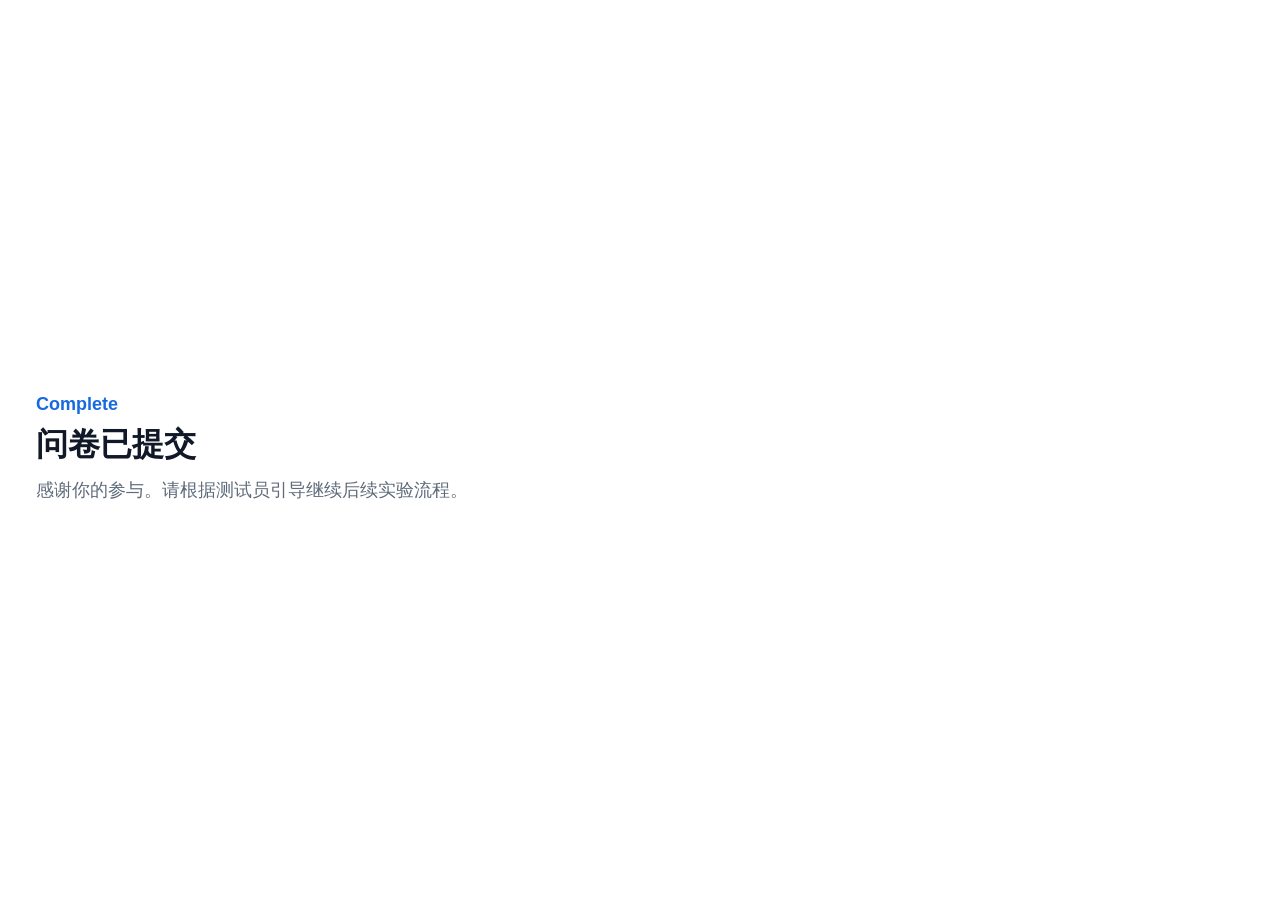
==== success.html @ 4fd74664 "Add Netlify emotion questionnaire site" ====
<!doctype html>
<html lang="zh-CN">
  <head>
    <meta charset="UTF-8" />
    <meta name="viewport" content="width=device-width, initial-scale=1.0" />
    <title>Submission Complete</title>
    <link rel="stylesheet" href="./styles.css" />
  </head>
  <body>
    <main class="app-shell">
      <section class="survey-card success-card">
        <div>
          <div class="progress-label">Complete</div>
          <h1 class="page-title">问卷已提交</h1>
          <p class="page-description">感谢你的参与。请根据测试员引导继续后续实验流程。</p>
        </div>
      </section>
    </main>
  </body>
</html>
---- styles.css ----
:root {
  --blue: #1769e0;
  --text: #111827;
  --muted: #5f6b7a;
  --line: #111827;
  --soft-line: #d8dee8;
  --disabled: #c7ced8;
  --background: #ffffff;
}

* {
  box-sizing: border-box;
}

html,
body {
  width: 100%;
  min-height: 100%;
  margin: 0;
}

body {
  background: var(--background);
  color: var(--text);
  font-family: Arial, "Microsoft YaHei", "PingFang SC", sans-serif;
  font-size: 16px;
}

button,
input {
  font: inherit;
}

.hidden-field,
#netlifyFields {
  display: none;
}

.app-shell {
  min-height: 100vh;
  display: flex;
  align-items: center;
  justify-content: center;
  padding: 36px;
}

.survey-card {
  width: min(1320px, calc(100vw - 72px));
  min-height: min(920px, calc(100vh - 72px));
  display: flex;
  flex-direction: column;
}

.success-card {
  justify-content: center;
}

.page-header {
  flex: 0 0 auto;
  margin-bottom: 30px;
}

.progress-label {
  color: var(--blue);
  font-size: 18px;
  font-weight: 700;
  letter-spacing: 0;
  margin-bottom: 10px;
}

.progress-track {
  width: 100%;
  height: 4px;
  background: #edf1f7;
}

.progress-fill {
  width: 0%;
  height: 100%;
  background: var(--blue);
  transition: width 160ms ease;
}

#pageContent {
  flex: 1 1 auto;
}

.content-grid {
  display: grid;
  grid-template-columns: 1fr 1fr;
  gap: 28px 44px;
}

.intro {
  grid-column: 1 / -1;
  max-width: 960px;
}

.page-title {
  margin: 0 0 12px;
  font-size: 32px;
  line-height: 1.2;
  font-weight: 700;
  color: var(--text);
}

.page-description {
  margin: 0;
  color: var(--muted);
  font-size: 18px;
  line-height: 1.7;
  white-space: pre-line;
}

.question {
  border-top: 1px solid var(--soft-line);
  padding-top: 22px;
}

.question.wide {
  grid-column: 1 / -1;
}

.question-index {
  color: var(--blue);
  font-size: 14px;
  font-weight: 700;
  margin-bottom: 8px;
  text-transform: uppercase;
}

.question-name {
  color: var(--muted);
  font-size: 15px;
  font-weight: 700;
  margin-bottom: 8px;
}

.question-title {
  margin: 0 0 8px;
  font-size: 22px;
  line-height: 1.35;
  font-weight: 700;
}

.question-hint {
  margin: 0 0 18px;
  color: var(--muted);
  line-height: 1.65;
  white-space: pre-line;
}

.scale {
  width: 100%;
}

.scale-endpoints {
  display: flex;
  justify-content: space-between;
  align-items: center;
  margin-bottom: 10px;
  color: var(--text);
  font-size: 22px;
  font-weight: 600;
}

.scale-emojis {
  display: grid;
  grid-template-columns: repeat(5, 1fr);
  margin: 0 20px 12px;
  color: var(--text);
  font-size: 24px;
  text-align: center;
}

.scale-options {
  display: grid;
  grid-template-columns: repeat(var(--count), 1fr);
  gap: 0;
  align-items: center;
}

.score-option {
  display: flex;
  justify-content: center;
  align-items: center;
  min-height: 34px;
  border: 0;
  background: transparent;
  cursor: pointer;
}

.score-dot {
  width: 20px;
  height: 20px;
  border: 2px solid var(--line);
  border-radius: 50%;
  background: #fff;
}

.score-option.selected .score-dot {
  background: var(--blue);
}

.score-option:focus-visible .score-dot {
  outline: 3px solid rgba(23, 105, 224, 0.25);
  outline-offset: 3px;
}

.score-numbers {
  display: grid;
  grid-template-columns: repeat(var(--count), 1fr);
  margin-top: 4px;
  color: var(--muted);
  font-size: 13px;
  text-align: center;
}

.timeline-wrap {
  display: grid;
  grid-template-columns: 80px 1fr;
  gap: 16px;
  align-items: start;
}

.timeline-y-labels {
  height: 390px;
  display: grid;
  grid-template-rows: repeat(9, 1fr);
  align-items: center;
  color: var(--text);
  font-size: 16px;
}

.timeline-y-row {
  display: flex;
  align-items: center;
  justify-content: flex-end;
  gap: 8px;
  min-height: 0;
}

.timeline-y-row .emoji-label {
  width: 28px;
  text-align: center;
  font-size: 20px;
}

.timeline-area {
  min-width: 0;
}

.timeline-svg {
  width: 100%;
  height: 390px;
  display: block;
  touch-action: none;
  user-select: none;
}

.grid-line {
  stroke: var(--line);
  stroke-width: 1;
}

.rail-line {
  stroke: var(--line);
  stroke-width: 3;
}

.timeline-polyline {
  fill: none;
  stroke: var(--blue);
  stroke-width: 4;
  stroke-linejoin: round;
  stroke-linecap: round;
}

.timeline-node {
  fill: #fff;
  stroke: var(--line);
  stroke-width: 2;
  cursor: ns-resize;
}

.timeline-node:focus {
  outline: none;
}

.timeline-time-labels {
  display: grid;
  grid-template-columns: repeat(10, 1fr);
  margin: 10px 0;
  color: var(--muted);
  font-size: 14px;
  text-align: center;
}

.page-footer {
  flex: 0 0 auto;
  display: flex;
  align-items: center;
  gap: 18px;
  justify-content: flex-end;
  padding-top: 26px;
}

.save-status {
  min-height: 22px;
  color: var(--muted);
  font-size: 15px;
}

.save-status.success {
  color: var(--blue);
}

.save-status.error {
  color: var(--text);
}

.next-button {
  min-width: 138px;
  height: 46px;
  border: 0;
  background: var(--disabled);
  color: #fff;
  font-weight: 700;
  cursor: default;
}

.next-button.enabled {
  background: var(--blue);
  cursor: pointer;
}

.next-button:focus-visible {
  outline: 3px solid rgba(23, 105, 224, 0.28);
  outline-offset: 3px;
}

@media (max-width: 1100px) {
  .app-shell {
    align-items: flex-start;
    padding: 24px;
  }

  .survey-card {
    width: 100%;
    min-height: calc(100vh - 48px);
  }

  .content-grid {
    grid-template-columns: 1fr;
  }
}
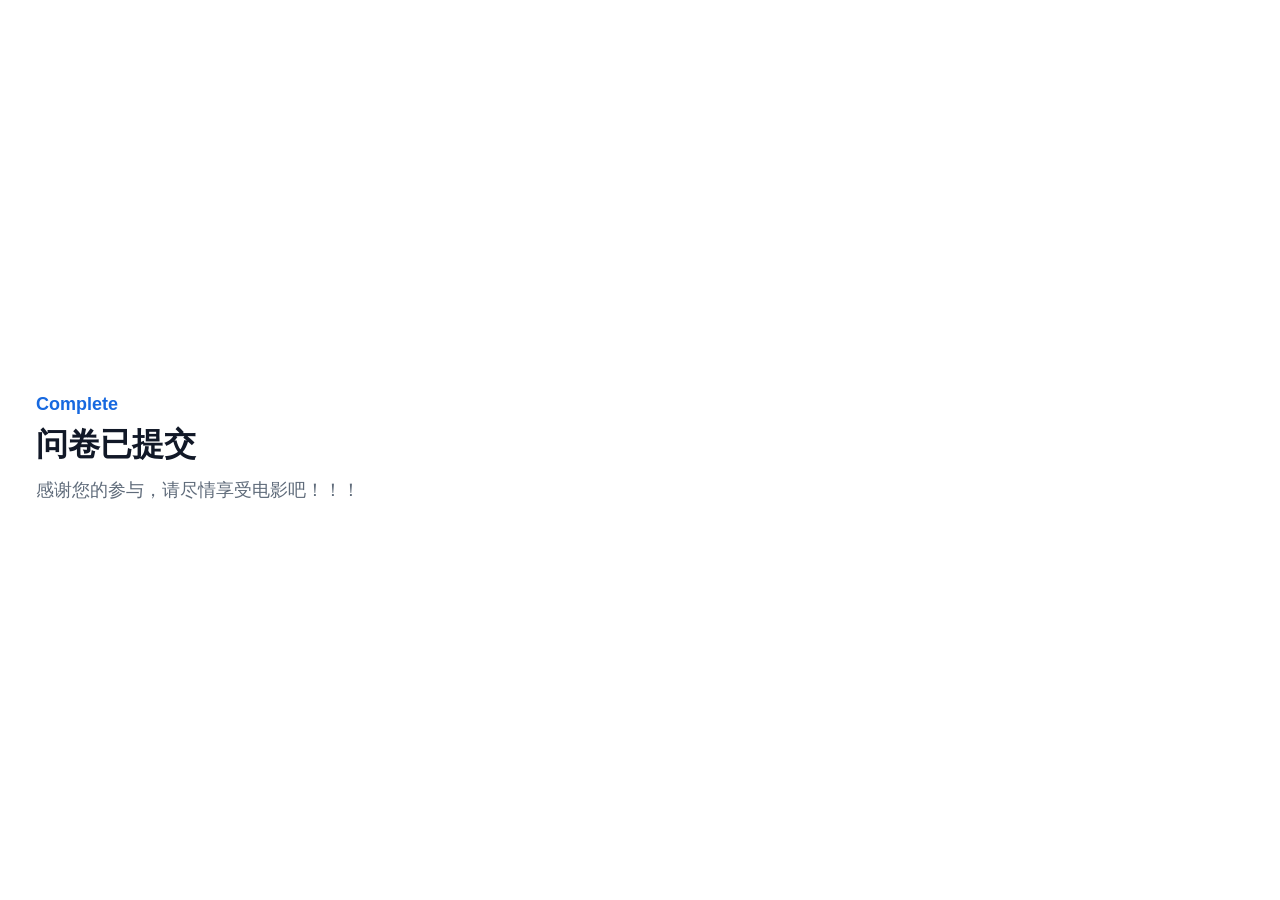
==== commit 176b00d2: "Update success page celebration" ====
--- a/success.html
+++ b/success.html
@@ -9,12 +9,45 @@
   <body>
     <main class="app-shell">
       <section class="survey-card success-card">
+        <div class="success-confetti-layer" id="successConfettiLayer" aria-hidden="true"></div>
         <div>
           <div class="progress-label">Complete</div>
-          <h1 class="page-title">问卷已提交</h1>
-          <p class="page-description">感谢你的参与。请根据测试员引导继续后续实验流程。</p>
+          <h1 class="page-title">问卷已<span class="success-title-mark" id="submitBurstOrigin">提交</span></h1>
+          <p class="page-description">感谢您的参与，请尽情享受电影吧！！！</p>
         </div>
       </section>
     </main>
+    <script>
+      (function () {
+        const layer = document.getElementById("successConfettiLayer");
+        const origin = document.getElementById("submitBurstOrigin");
+        if (!layer || !origin) return;
+
+        const layerRect = layer.getBoundingClientRect();
+        const originRect = origin.getBoundingClientRect();
+        const originX = originRect.left + originRect.width / 2 - layerRect.left;
+        const originY = originRect.top + originRect.height / 2 - layerRect.top;
+        const colors = ["#1769e0", "#8ac21a", "#ffc21a", "#f2632b"];
+
+        for (let index = 0; index < 96; index += 1) {
+          const piece = document.createElement("span");
+          const angle = Math.random() * Math.PI * 2;
+          const distance = 150 + Math.random() * 360;
+          const tx = Math.cos(angle) * distance;
+          const ty = Math.sin(angle) * distance + 160 + Math.random() * 120;
+          piece.className = Math.random() > 0.18 ? "success-confetti-piece" : "success-confetti-ribbon";
+          piece.style.setProperty("--origin-x", `${originX}px`);
+          piece.style.setProperty("--origin-y", `${originY}px`);
+          piece.style.setProperty("--tx", `${tx}px`);
+          piece.style.setProperty("--ty", `${ty}px`);
+          piece.style.setProperty("--rot", `${Math.random() * 720 - 360}deg`);
+          piece.style.setProperty("--delay", `${Math.random() * 0.35}s`);
+          piece.style.background = colors[index % colors.length];
+          layer.appendChild(piece);
+        }
+
+        setTimeout(() => layer.replaceChildren(), 3400);
+      })();
+    </script>
   </body>
 </html>
--- a/styles.css
+++ b/styles.css
@@ -1,11 +1,17 @@
 :root {
   --blue: #1769e0;
+  --blue-dark: #0f55bd;
+  --green: #8ac21a;
+  --yellow: #ffc21a;
+  --orange: #f2632b;
   --text: #111827;
   --muted: #5f6b7a;
   --line: #111827;
   --soft-line: #d8dee8;
+  --panel-line: #e6ebf2;
   --disabled: #c7ced8;
   --background: #ffffff;
+  --error: #c2410c;
 }
 
 * {
@@ -31,6 +37,10 @@
   font: inherit;
 }
 
+button {
+  border-radius: 8px;
+}
+
 .hidden-field,
 #netlifyFields {
   display: none;
@@ -58,6 +68,11 @@
 .page-header {
   flex: 0 0 auto;
   margin-bottom: 30px;
+}
+
+.landing-mode .page-header,
+.landing-mode .page-footer {
+  display: none;
 }
 
 .progress-label {
@@ -85,6 +100,282 @@
   flex: 1 1 auto;
 }
 
+.page-slide-out {
+  animation: pageExit 180ms ease forwards;
+}
+
+.page-slide-in {
+  animation: pageEnter 260ms ease forwards;
+}
+
+@keyframes pageExit {
+  from {
+    opacity: 1;
+    transform: translateY(0);
+  }
+  to {
+    opacity: 0;
+    transform: translateY(-28px);
+  }
+}
+
+@keyframes pageEnter {
+  from {
+    opacity: 0;
+    transform: translateY(42px);
+  }
+  to {
+    opacity: 1;
+    transform: translateY(0);
+  }
+}
+
+.landing-page {
+  position: relative;
+  min-height: min(920px, calc(100vh - 72px));
+  display: flex;
+  flex-direction: column;
+  align-items: center;
+  justify-content: center;
+  text-align: center;
+  overflow: hidden;
+  padding: 56px 24px 72px;
+}
+
+.brand-logo {
+  display: flex;
+  align-items: center;
+  justify-content: center;
+  gap: 22px;
+  margin-bottom: 54px;
+}
+
+.brand-mark {
+  position: relative;
+  width: 118px;
+  height: 82px;
+}
+
+.arc {
+  position: absolute;
+  display: block;
+  border-radius: 999px 999px 16px 999px;
+  transform-origin: center;
+}
+
+.arc-yellow {
+  width: 92px;
+  height: 34px;
+  left: 0;
+  top: 5px;
+  background: var(--yellow);
+  transform: rotate(-25deg);
+}
+
+.arc-orange {
+  width: 80px;
+  height: 26px;
+  left: 43px;
+  top: 10px;
+  background: var(--orange);
+  transform: rotate(16deg);
+}
+
+.arc-green {
+  width: 108px;
+  height: 28px;
+  left: 10px;
+  top: 42px;
+  background: var(--green);
+  transform: rotate(-14deg);
+}
+
+.arc-blue {
+  width: 58px;
+  height: 24px;
+  right: 0;
+  bottom: 1px;
+  background: #27aadd;
+  transform: rotate(-24deg);
+}
+
+.brand-word {
+  color: #505050;
+  font-size: 54px;
+  line-height: 1;
+  font-weight: 800;
+  letter-spacing: 0;
+}
+
+.landing-title {
+  margin: 0 0 20px;
+  font-size: 42px;
+  line-height: 1.22;
+  font-weight: 800;
+  color: #1f2937;
+}
+
+.landing-copy {
+  margin: 0;
+  color: #697586;
+  font-size: 18px;
+  line-height: 1.9;
+}
+
+.landing-input-area {
+  width: 320px;
+  margin-top: 48px;
+}
+
+.field-label {
+  display: block;
+  margin-bottom: 12px;
+  color: #253044;
+  font-size: 16px;
+  font-weight: 700;
+}
+
+.text-input {
+  width: 100%;
+  height: 46px;
+  border: 1px solid #cfd7e3;
+  border-radius: 8px;
+  background: #fff;
+  color: var(--text);
+  padding: 0 14px;
+  outline: none;
+  transition: border-color 160ms ease, box-shadow 160ms ease;
+}
+
+.text-input:focus {
+  border-color: var(--blue);
+  box-shadow: 0 0 0 3px rgba(23, 105, 224, 0.14);
+}
+
+.participant-input {
+  text-align: center;
+  font-weight: 700;
+  letter-spacing: 0.04em;
+}
+
+.field-error {
+  min-height: 22px;
+  margin-top: 8px;
+  color: var(--error);
+  font-size: 14px;
+  line-height: 1.45;
+}
+
+.start-button {
+  min-width: 154px;
+  height: 48px;
+  border: 0;
+  margin-top: 8px;
+  background: var(--blue);
+  color: #fff;
+  font-weight: 800;
+  cursor: pointer;
+  box-shadow: 0 8px 22px rgba(23, 105, 224, 0.2);
+  transition: transform 140ms ease, background 140ms ease, box-shadow 140ms ease;
+}
+
+.start-button:hover {
+  background: var(--blue-dark);
+  transform: scale(1.025);
+  box-shadow: 0 10px 26px rgba(23, 105, 224, 0.26);
+}
+
+.start-button:active {
+  transform: scale(0.98);
+}
+
+.start-button:disabled {
+  cursor: default;
+  transform: none;
+  opacity: 0.78;
+}
+
+.landing-fade {
+  opacity: 0;
+  animation: fadeUp 780ms ease forwards;
+}
+
+.delay-1 {
+  animation-delay: 60ms;
+}
+
+.delay-2 {
+  animation-delay: 160ms;
+}
+
+.delay-3 {
+  animation-delay: 260ms;
+}
+
+.delay-4 {
+  animation-delay: 380ms;
+}
+
+.delay-5 {
+  animation-delay: 500ms;
+}
+
+@keyframes fadeUp {
+  from {
+    opacity: 0;
+    transform: translateY(14px);
+  }
+  to {
+    opacity: 1;
+    transform: translateY(0);
+  }
+}
+
+.confetti-layer {
+  pointer-events: none;
+  position: absolute;
+  inset: 0;
+  overflow: hidden;
+}
+
+.confetti-piece,
+.confetti-ribbon {
+  position: absolute;
+  left: 50%;
+  top: 40%;
+  opacity: 0;
+  animation: confettiBurst 3s cubic-bezier(0.16, 0.84, 0.32, 1) var(--delay) forwards;
+}
+
+.confetti-piece {
+  width: 8px;
+  height: 14px;
+  border-radius: 2px;
+}
+
+.confetti-ribbon {
+  width: 22px;
+  height: 5px;
+  border-radius: 999px;
+}
+
+@keyframes confettiBurst {
+  0% {
+    opacity: 0;
+    transform: translate(-50%, -50%) scale(0.8) rotate(0deg);
+  }
+  10% {
+    opacity: 0.92;
+  }
+  70% {
+    opacity: 0.78;
+  }
+  100% {
+    opacity: 0;
+    transform: translate(calc(-50% + var(--tx)), calc(-50% + var(--ty))) scale(1) rotate(var(--rot));
+  }
+}
+
 .content-grid {
   display: grid;
   grid-template-columns: 1fr 1fr;
@@ -93,14 +384,14 @@
 
 .intro {
   grid-column: 1 / -1;
-  max-width: 960px;
+  max-width: 980px;
 }
 
 .page-title {
   margin: 0 0 12px;
   font-size: 32px;
   line-height: 1.2;
-  font-weight: 700;
+  font-weight: 800;
   color: var(--text);
 }
 
@@ -124,9 +415,8 @@
 .question-index {
   color: var(--blue);
   font-size: 14px;
-  font-weight: 700;
+  font-weight: 800;
   margin-bottom: 8px;
-  text-transform: uppercase;
 }
 
 .question-name {
@@ -140,7 +430,7 @@
   margin: 0 0 8px;
   font-size: 22px;
   line-height: 1.35;
-  font-weight: 700;
+  font-weight: 800;
 }
 
 .question-hint {
@@ -160,8 +450,8 @@
   align-items: center;
   margin-bottom: 10px;
   color: var(--text);
-  font-size: 22px;
-  font-weight: 600;
+  font-size: 16px;
+  font-weight: 700;
 }
 
 .scale-emojis {
@@ -216,6 +506,181 @@
   text-align: center;
 }
 
+.info-page {
+  display: flex;
+  flex-direction: column;
+  gap: 22px;
+}
+
+.info-card {
+  border: 1px solid var(--panel-line);
+  border-radius: 8px;
+  background: #fff;
+  padding: 26px 32px;
+  box-shadow: 0 8px 24px rgba(17, 24, 39, 0.045);
+}
+
+.card-enter {
+  opacity: 0;
+  animation: cardEnter 300ms ease forwards;
+}
+
+@keyframes cardEnter {
+  from {
+    opacity: 0;
+    transform: translateY(12px);
+  }
+  to {
+    opacity: 1;
+    transform: translateY(0);
+  }
+}
+
+.info-card-title {
+  margin: 0 0 22px;
+  color: var(--text);
+  font-size: 20px;
+  font-weight: 800;
+}
+
+.info-card-note,
+.ethics-note {
+  margin: 0 0 22px;
+  color: var(--muted);
+  line-height: 1.65;
+}
+
+.ethics-note {
+  margin: 0;
+  text-align: center;
+  font-size: 14px;
+  color: #8a94a6;
+}
+
+.form-row {
+  display: grid;
+  grid-template-columns: 190px 1fr;
+  align-items: center;
+  gap: 18px 28px;
+  padding: 18px 0;
+  border-top: 1px solid #eef2f7;
+}
+
+.form-row:first-of-type {
+  border-top: 0;
+}
+
+.form-row-title,
+.health-question {
+  color: var(--text);
+  font-weight: 700;
+  line-height: 1.55;
+}
+
+.radio-group {
+  display: flex;
+  align-items: center;
+  gap: 26px;
+  flex-wrap: wrap;
+}
+
+.radio-group.compact {
+  margin-top: 12px;
+}
+
+.material-radio {
+  display: inline-flex;
+  align-items: center;
+  gap: 9px;
+  color: #273244;
+  cursor: pointer;
+  user-select: none;
+}
+
+.material-radio input {
+  appearance: none;
+  width: 18px;
+  height: 18px;
+  border: 2px solid #a8b2c1;
+  border-radius: 50%;
+  background: #fff;
+  display: grid;
+  place-content: center;
+  cursor: pointer;
+}
+
+.material-radio input::before {
+  content: "";
+  width: 8px;
+  height: 8px;
+  border-radius: 50%;
+  transform: scale(0);
+  background: var(--blue);
+  transition: transform 120ms ease;
+}
+
+.material-radio input:checked {
+  border-color: var(--blue);
+}
+
+.material-radio input:checked::before {
+  transform: scale(1);
+}
+
+.material-radio input:focus-visible {
+  outline: 3px solid rgba(23, 105, 224, 0.18);
+  outline-offset: 2px;
+}
+
+.age-input-wrap {
+  display: flex;
+  align-items: center;
+  gap: 10px;
+  max-width: 260px;
+}
+
+.age-unit {
+  color: var(--muted);
+  white-space: nowrap;
+}
+
+.row-error {
+  grid-column: 2 / -1;
+  margin-top: -10px;
+}
+
+.health-row {
+  padding: 20px 0;
+  border-top: 1px solid #eef2f7;
+}
+
+.detail-panel {
+  max-height: 0;
+  overflow: hidden;
+  opacity: 0;
+  transform: translateY(-4px);
+  transition: max-height 200ms ease, opacity 200ms ease, transform 200ms ease, margin 200ms ease;
+}
+
+.health-row.expanded .detail-panel {
+  max-height: 92px;
+  opacity: 1;
+  margin-top: 14px;
+  transform: translateY(0);
+}
+
+.detail-label {
+  display: block;
+  margin-bottom: 8px;
+  color: var(--muted);
+  font-size: 14px;
+  font-weight: 700;
+}
+
+.detail-input {
+  max-width: 620px;
+}
+
 .timeline-wrap {
   display: grid;
   grid-template-columns: 80px 1fr;
@@ -224,12 +689,14 @@
 }
 
 .timeline-y-labels {
-  height: 390px;
+  height: 410px;
   display: grid;
   grid-template-rows: repeat(9, 1fr);
   align-items: center;
   color: var(--text);
   font-size: 16px;
+  padding-top: 18px;
+  padding-bottom: 2px;
 }
 
 .timeline-y-row {
@@ -252,7 +719,7 @@
 
 .timeline-svg {
   width: 100%;
-  height: 390px;
+  height: 410px;
   display: block;
   touch-action: none;
   user-select: none;
@@ -276,6 +743,21 @@
   stroke-linecap: round;
 }
 
+.timeline-value-box {
+  fill: #fff;
+  stroke: var(--blue);
+  stroke-width: 2;
+}
+
+.timeline-value-text {
+  fill: var(--blue);
+  font-size: 14px;
+  font-weight: 800;
+  text-anchor: middle;
+  user-select: none;
+  pointer-events: none;
+}
+
 .timeline-node {
   fill: #fff;
   stroke: var(--line);
@@ -290,7 +772,7 @@
 .timeline-time-labels {
   display: grid;
   grid-template-columns: repeat(10, 1fr);
-  margin: 10px 0;
+  margin-top: 10px;
   color: var(--muted);
   font-size: 14px;
   text-align: center;
@@ -325,13 +807,23 @@
   border: 0;
   background: var(--disabled);
   color: #fff;
-  font-weight: 700;
+  font-weight: 800;
   cursor: default;
+  transition: background 160ms ease, transform 120ms ease, box-shadow 160ms ease;
 }
 
 .next-button.enabled {
   background: var(--blue);
   cursor: pointer;
+}
+
+.next-button.enabled:hover {
+  background: var(--blue-dark);
+  box-shadow: 0 6px 16px rgba(23, 105, 224, 0.18);
+}
+
+.next-button.enabled:active {
+  transform: translateY(1px);
 }
 
 .next-button:focus-visible {
@@ -353,4 +845,22 @@
   .content-grid {
     grid-template-columns: 1fr;
   }
-}
+
+  .brand-logo {
+    flex-direction: column;
+    gap: 18px;
+  }
+
+  .brand-word {
+    font-size: 42px;
+  }
+
+  .form-row {
+    grid-template-columns: 1fr;
+    gap: 12px;
+  }
+
+  .row-error {
+    grid-column: 1;
+  }
+}
